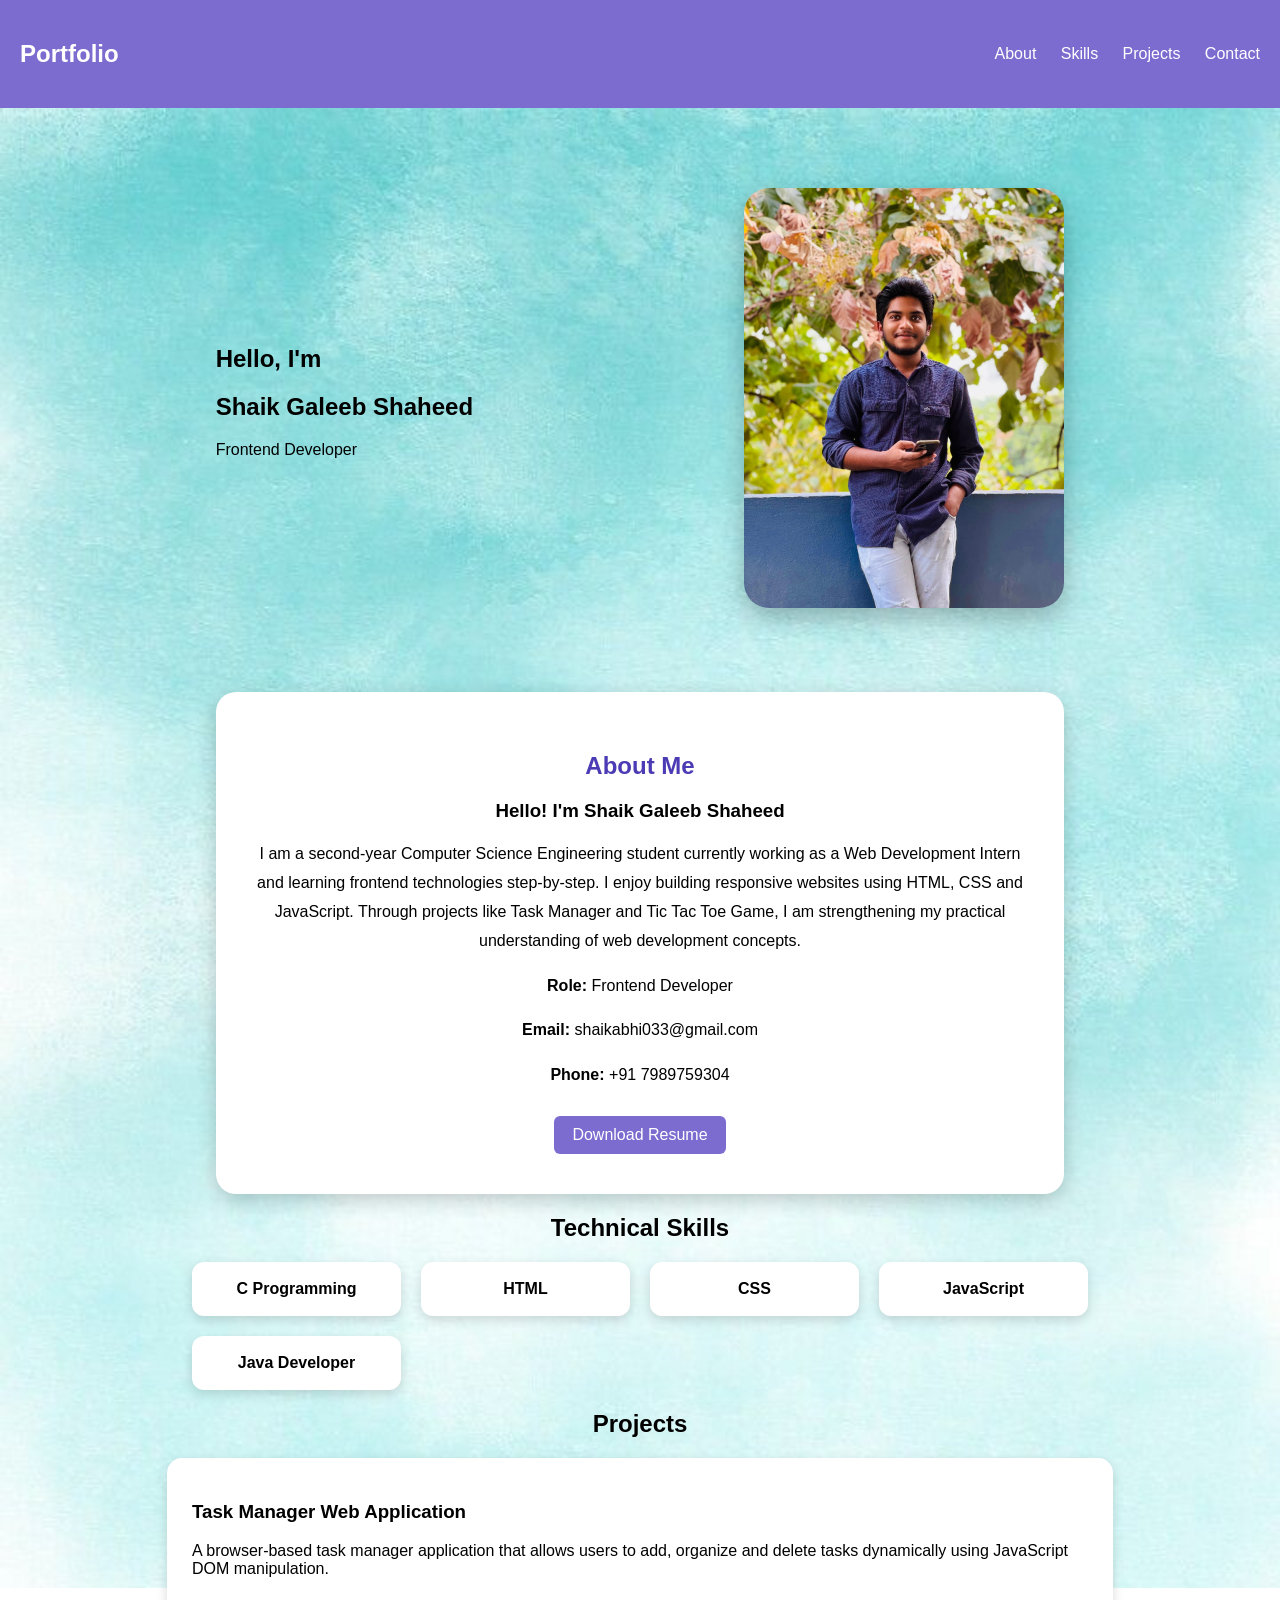
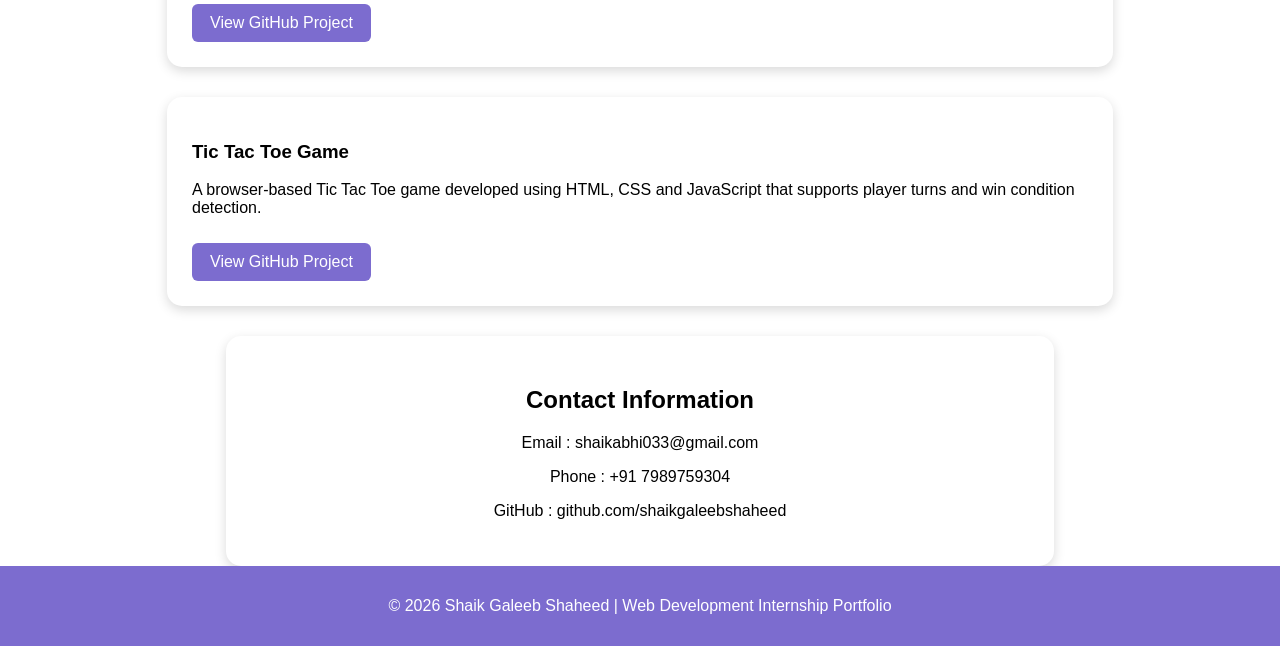
==== index.html @ 0b047e55 "Portfolio project uploaded" ====
<!DOCTYPE html>
<html>

<head>

    <title>Shaik Galeeb Shaheed | Portfolio</title>

    <link rel="stylesheet" href="profolio.css">

</head>

<body>


<!-- HEADER -->

<header class="glass">

    <h2 class="logo">Portfolio</h2>

    <nav>

        <a href="#about">About</a>
        <a href="#skills">Skills</a>
        <a href="#projects">Projects</a>
        <a href="#contact">Contact</a>

    </nav>

</header>



<!-- INTRO SECTION -->

<section class="intro">

    <div class="intro-text">

        <h1>Hello, I'm</h1>

        <h2>Shaik Galeeb Shaheed</h2>

        <p class="role">

            Frontend Developer 

        </p>

    </div>


    <div class="intro-image">

        <img src="mypicture.jpg">

    </div>

</section>



<!-- ABOUT SECTION -->

<section id="about">

    <div class="about-card glass">

        <h2>About Me</h2>

        <h3>Hello! I'm Shaik Galeeb Shaheed</h3>

        <p>

            I am a second-year Computer Science Engineering student
            currently working as a Web Development Intern and learning
            frontend technologies step-by-step.

            I enjoy building responsive websites using HTML, CSS and
            JavaScript. Through projects like Task Manager and Tic Tac Toe
            Game, I am strengthening my practical understanding of web
            development concepts.

        </p>

        <p><strong>Role:</strong> Frontend Developer </p>

        <p><strong>Email:</strong> shaikabhi033@gmail.com</p>

        <p><strong>Phone:</strong> +91 7989759304</p>

        <a href="resume.pdf" download class="btn">

            Download Resume

        </a>

    </div>

</section>



<!-- SKILLS SECTION -->

<section id="skills">

    <h2 class="section-title">Technical Skills</h2>

    <div class="skill-box">

        <div class="skill-card">C Programming</div>

        <div class="skill-card">HTML</div>

        <div class="skill-card">CSS</div>

        <div class="skill-card">JavaScript</div>

        <div class="skill-card">Java Developer</div>

    </div>

</section>



<!-- PROJECT SECTION -->

<section id="projects">

    <h2 class="section-title" align="center">Projects</h2>


    <div class="project glass">

        <h3>Task Manager Web Application</h3>

        <p>

            A browser-based task manager application that allows users
            to add, organize and delete tasks dynamically using
            JavaScript DOM manipulation.

        </p>

        <a href="https://github.com/shaikgaleebshaheed/taskmanager"
           target="_blank"
           class="btn">

           View GitHub Project

        </a>

    </div>



    <div class="project glass">

        <h3>Tic Tac Toe Game</h3>

        <p>

            A browser-based Tic Tac Toe game developed using HTML,
            CSS and JavaScript that supports player turns and win
            condition detection.

        </p>

        <a href="https://github.com/shaikgaleebshaheed/tictactoe"
           target="_blank"
           class="btn">

           View GitHub Project

        </a>

    </div>


</section>



<!-- CONTACT SECTION -->

<section id="contact">

    <div class="contact-card glass">

        <h2>Contact Information</h2>

        <p>Email : shaikabhi033@gmail.com</p>

        <p>Phone : +91 7989759304</p>

        <p>GitHub : github.com/shaikgaleebshaheed</p>

    </div>

</section>



<!-- FOOTER -->

<footer class="glass">

    <p>© 2026 Shaik Galeeb Shaheed | Web Development Internship Portfolio</p>

</footer>


</body>

</html>
---- profolio.css ----
body {

    margin: 0;
    font-family: Arial;

    background-image: url("background.jpg");

    background-size: cover;

    background-position: center;

    background-repeat: no-repeat;

    background-attachment: fixed;

}


/* HEADER */

header {

    display: flex;
    justify-content: space-between;
    align-items: center;

    background-color: #7c6ccf;

    padding: 20px;

}


.logo {

    color: white;
    font-weight: bold;

}


nav a {

    color: white;
    text-decoration: none;
    margin-left: 20px;
    font-weight: 500;

}


nav a:hover {

    color: #2b1f66;

}



/* INTRO SECTION */

.intro {

    display: flex;
    justify-content: space-around;
    align-items: center;

    padding: 80px;

}

.intro-image img {

    width: 320px;      /* increased width */

    height: 420px;     /* increased height */

    object-fit: cover; /* keeps image shape clean */

    border-radius: 25px;

    box-shadow: 0px 10px 25px rgba(0,0,0,0.25);

}



/* ABOUT CARD */

.about-card {

    background: white;

    width: 60%;

    margin: auto;

    padding: 40px;

    border-radius: 20px;

    text-align: center;

    box-shadow: 0px 6px 20px rgba(0,0,0,0.2);

}


.about-card h2 {

    color: #4b3bb5;

}


.about-card p {

    line-height: 1.8;

}



/* SKILLS SECTION */

#skills {

    text-align: center;

}


.skill-box {

    display: grid;

    grid-template-columns: repeat(auto-fit, minmax(200px, 1fr));

    gap: 20px;

    width: 70%;

    margin: auto;

}


.skill-box div {

    background: white;

    padding: 18px;

    border-radius: 12px;

    font-weight: 600;

    box-shadow: 0px 4px 12px rgba(0,0,0,0.15);

    transition: 0.3s;

}


.skill-box div:hover {

    transform: translateY(-6px);

    background: #7c6ccf;

    color: white;

}



/* PROJECT SECTION */

.project {

    width: 70%;

    margin: auto;

    margin-bottom: 30px;

    background: white;

    padding: 25px;

    border-radius: 15px;

    box-shadow: 0px 4px 12px rgba(0,0,0,0.15);

}



/* BUTTON */

.btn {

    display: inline-block;

    margin-top: 10px;

    background: #7c6ccf;

    color: white;

    padding: 10px 18px;

    text-decoration: none;

    border-radius: 6px;

    transition: 0.3s;

}


.btn:hover {

    background: #4b3bb5;

}



/* CONTACT SECTION */

#contact {

    background: white;

    width: 60%;

    margin: auto;

    padding: 30px;

    border-radius: 15px;

    text-align: center;

    box-shadow: 0px 4px 12px rgba(0,0,0,0.15);

}



/* FOOTER */

footer {

    background: #7c6ccf;

    text-align: center;

    padding: 15px;

    color: white;

}
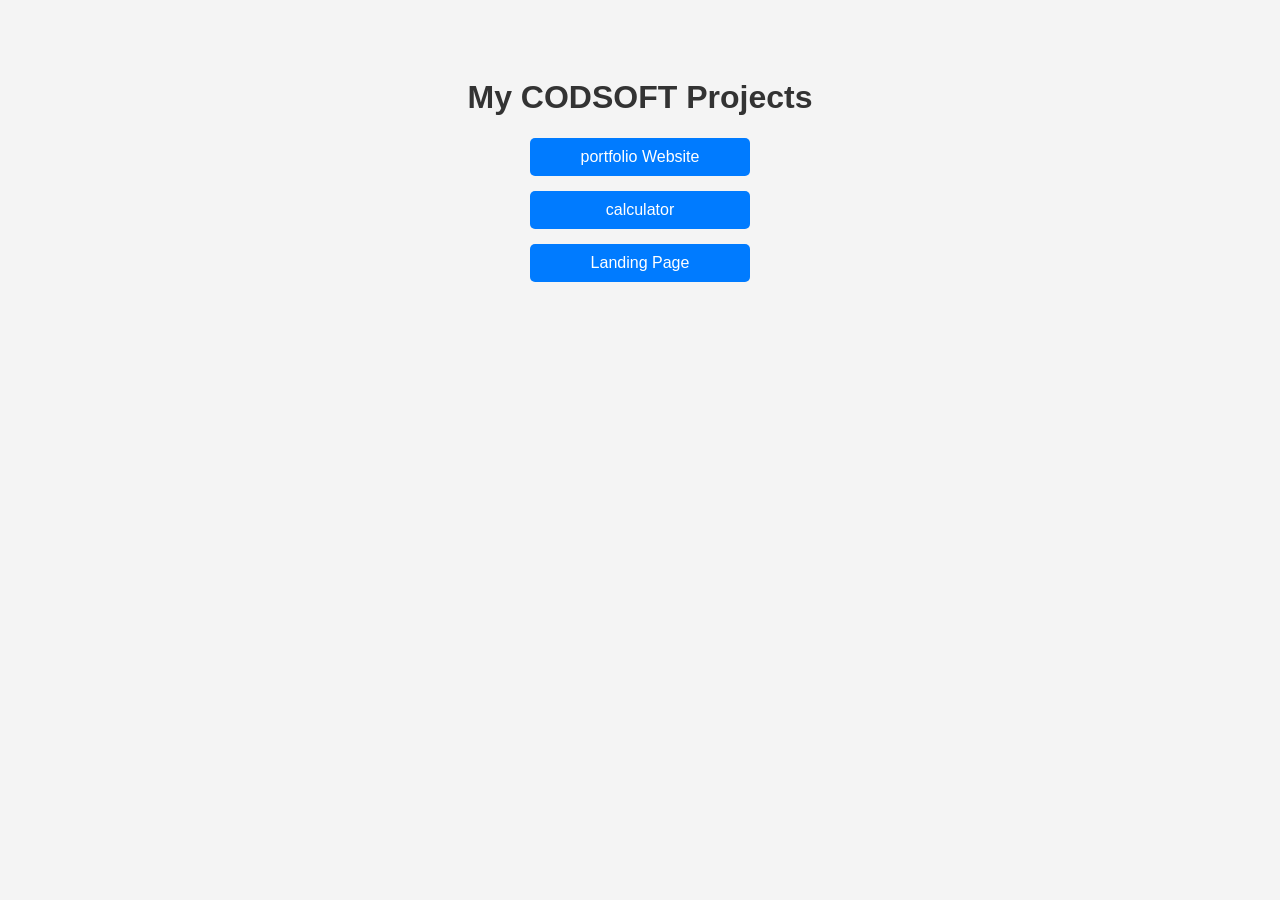
==== commit e27d7a15: "Create index.html" ====
--- a/index.html
+++ b/index.html
@@ -1,217 +1,45 @@
 <!DOCTYPE html>
 <html>
+<head>
+    <title>My CODSOFT Projects</title>
+    <style>
+        body {
+            font-family: Arial, sans-serif;
+            background: #f4f4f4;
+            text-align: center;
+            padding: 50px;
+        }
 
-<head>
+        h1 {
+            color: #333;
+        }
 
-    <title>Shaik Galeeb Shaheed | Portfolio</title>
+        a {
+            display: block;
+            margin: 15px;
+            padding: 10px;
+            text-decoration: none;
+            background: #007bff;
+            color: white;
+            width: 200px;
+            margin-left: auto;
+            margin-right: auto;
+            border-radius: 5px;
+        }
 
-    <link rel="stylesheet" href="profolio.css">
-
+        a:hover {
+            background: #0056b3;
+        }
+    </style>
 </head>
 
 <body>
 
+<h1>My CODSOFT Projects</h1>
 
-<!-- HEADER -->
-
-<header class="glass">
-
-    <h2 class="logo">Portfolio</h2>
-
-    <nav>
-
-        <a href="#about">About</a>
-        <a href="#skills">Skills</a>
-        <a href="#projects">Projects</a>
-        <a href="#contact">Contact</a>
-
-    </nav>
-
-</header>
-
-
-
-<!-- INTRO SECTION -->
-
-<section class="intro">
-
-    <div class="intro-text">
-
-        <h1>Hello, I'm</h1>
-
-        <h2>Shaik Galeeb Shaheed</h2>
-
-        <p class="role">
-
-            Frontend Developer 
-
-        </p>
-
-    </div>
-
-
-    <div class="intro-image">
-
-        <img src="mypicture.jpg">
-
-    </div>
-
-</section>
-
-
-
-<!-- ABOUT SECTION -->
-
-<section id="about">
-
-    <div class="about-card glass">
-
-        <h2>About Me</h2>
-
-        <h3>Hello! I'm Shaik Galeeb Shaheed</h3>
-
-        <p>
-
-            I am a second-year Computer Science Engineering student
-            currently working as a Web Development Intern and learning
-            frontend technologies step-by-step.
-
-            I enjoy building responsive websites using HTML, CSS and
-            JavaScript. Through projects like Task Manager and Tic Tac Toe
-            Game, I am strengthening my practical understanding of web
-            development concepts.
-
-        </p>
-
-        <p><strong>Role:</strong> Frontend Developer </p>
-
-        <p><strong>Email:</strong> shaikabhi033@gmail.com</p>
-
-        <p><strong>Phone:</strong> +91 7989759304</p>
-
-        <a href="resume.pdf" download class="btn">
-
-            Download Resume
-
-        </a>
-
-    </div>
-
-</section>
-
-
-
-<!-- SKILLS SECTION -->
-
-<section id="skills">
-
-    <h2 class="section-title">Technical Skills</h2>
-
-    <div class="skill-box">
-
-        <div class="skill-card">C Programming</div>
-
-        <div class="skill-card">HTML</div>
-
-        <div class="skill-card">CSS</div>
-
-        <div class="skill-card">JavaScript</div>
-
-        <div class="skill-card">Java Developer</div>
-
-    </div>
-
-</section>
-
-
-
-<!-- PROJECT SECTION -->
-
-<section id="projects">
-
-    <h2 class="section-title" align="center">Projects</h2>
-
-
-    <div class="project glass">
-
-        <h3>Task Manager Web Application</h3>
-
-        <p>
-
-            A browser-based task manager application that allows users
-            to add, organize and delete tasks dynamically using
-            JavaScript DOM manipulation.
-
-        </p>
-
-        <a href="https://github.com/shaikgaleebshaheed/taskmanager"
-           target="_blank"
-           class="btn">
-
-           View GitHub Project
-
-        </a>
-
-    </div>
-
-
-
-    <div class="project glass">
-
-        <h3>Tic Tac Toe Game</h3>
-
-        <p>
-
-            A browser-based Tic Tac Toe game developed using HTML,
-            CSS and JavaScript that supports player turns and win
-            condition detection.
-
-        </p>
-
-        <a href="https://github.com/shaikgaleebshaheed/tictactoe"
-           target="_blank"
-           class="btn">
-
-           View GitHub Project
-
-        </a>
-
-    </div>
-
-
-</section>
-
-
-
-<!-- CONTACT SECTION -->
-
-<section id="contact">
-
-    <div class="contact-card glass">
-
-        <h2>Contact Information</h2>
-
-        <p>Email : shaikabhi033@gmail.com</p>
-
-        <p>Phone : +91 7989759304</p>
-
-        <p>GitHub : github.com/shaikgaleebshaheed</p>
-
-    </div>
-
-</section>
-
-
-
-<!-- FOOTER -->
-
-<footer class="glass">
-
-    <p>© 2026 Shaik Galeeb Shaheed | Web Development Internship Portfolio</p>
-
-</footer>
-
+<a href="Portfolio/index.html">portfolio Website</a>
+<a href="calculator/index.html">calculator</a>
+<a href="Landing page/index.html">Landing Page</a>
 
 </body>
-
-</html>+</html>
